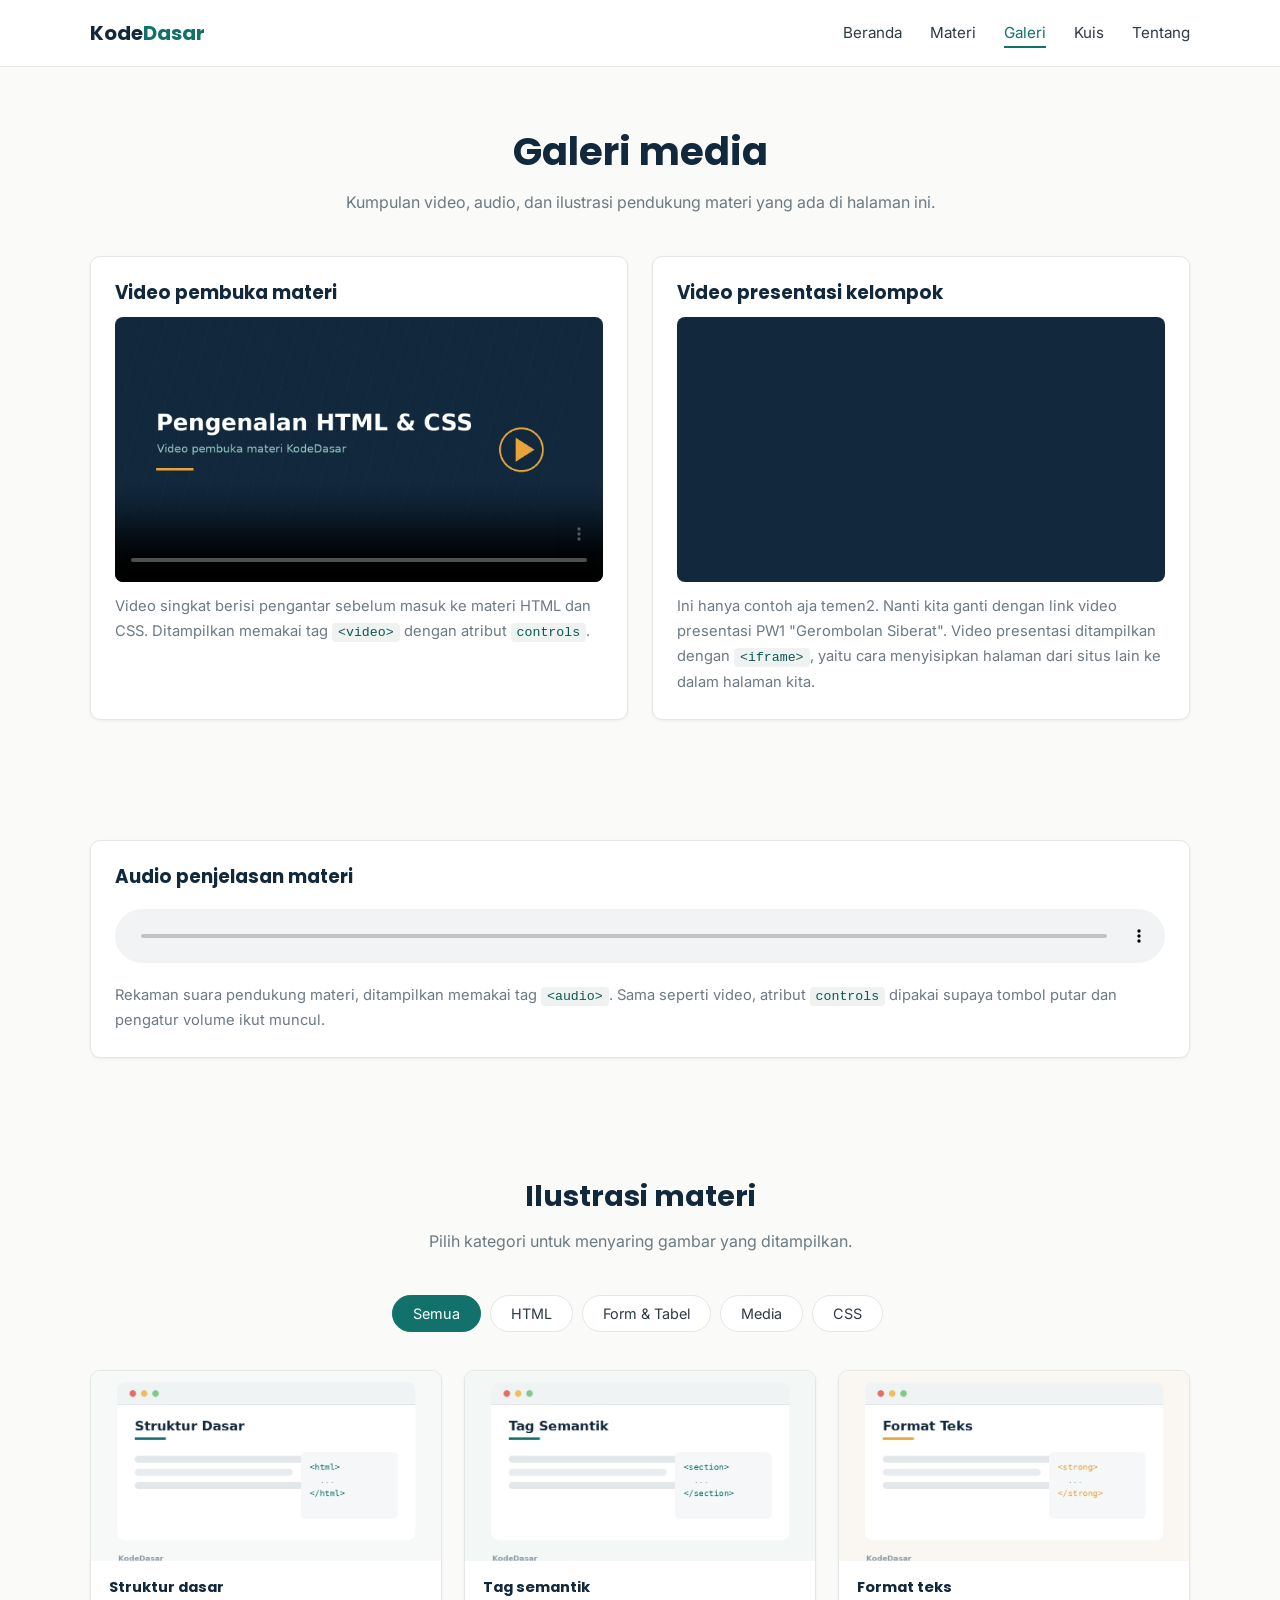
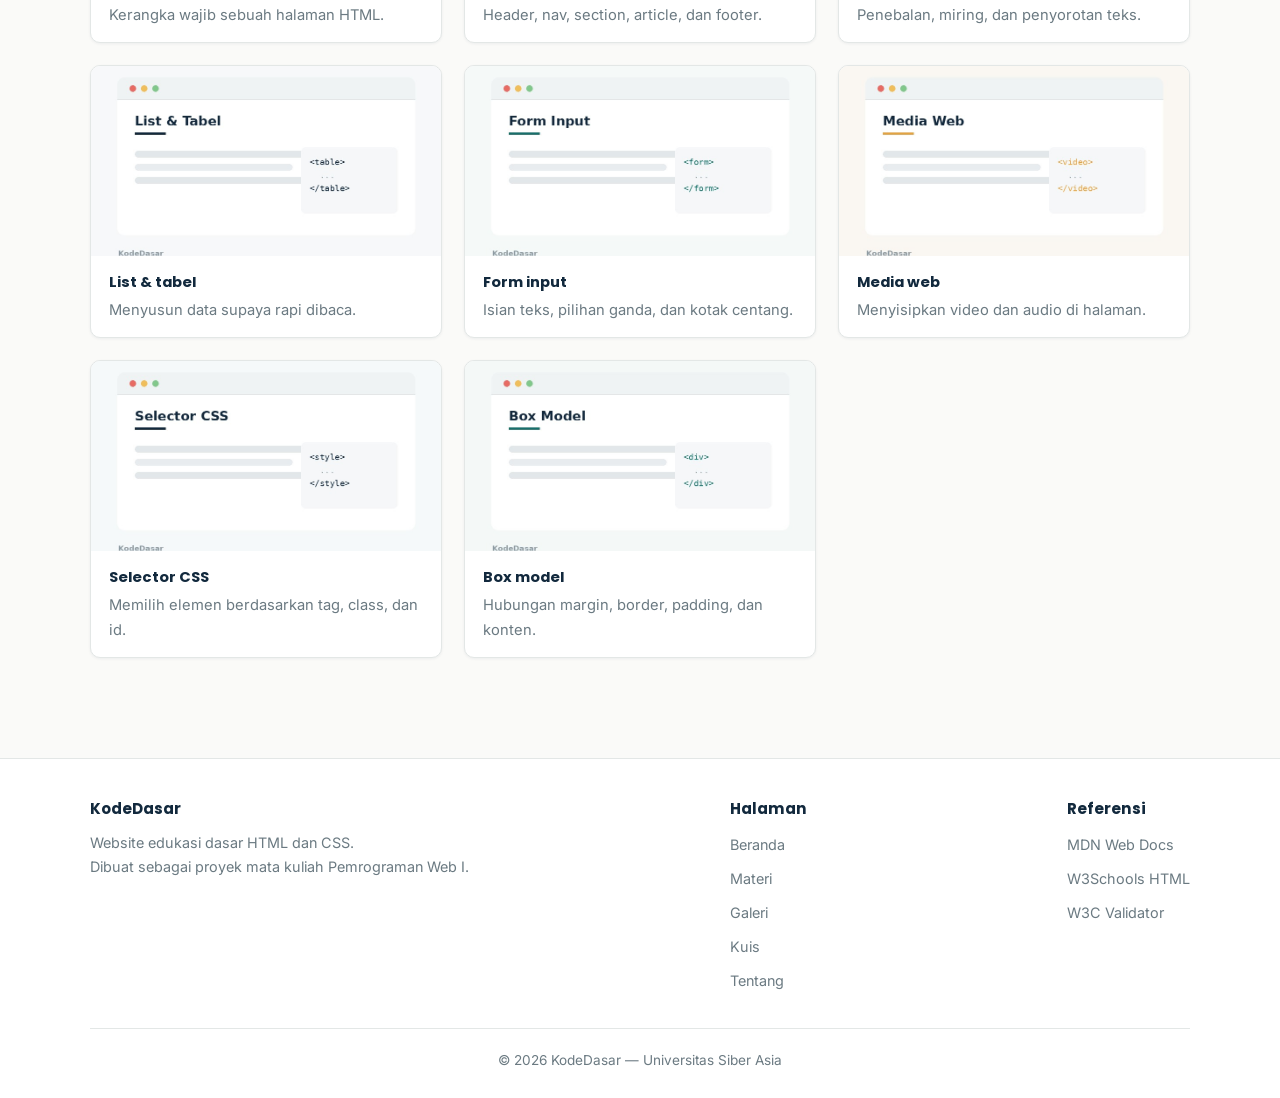
==== galeri.html @ 0af7c062 "commit awal web edukasi" ====
<!DOCTYPE html>
<html lang="id">
<head>
  <meta charset="UTF-8">
  <meta name="viewport" content="width=device-width, initial-scale=1.0">
  <meta name="description" content="Galeri video, audio, dan ilustrasi materi HTML dan CSS.">
  <title>Galeri - KodeDasar</title>
  <link rel="preconnect" href="https://fonts.googleapis.com">
  <link rel="preconnect" href="https://fonts.gstatic.com" crossorigin>
  <link href="https://fonts.googleapis.com/css2?family=Inter:wght@400;600&family=Poppins:wght@600;700&display=swap" rel="stylesheet">
  <link rel="stylesheet" href="css/style.css">
</head>
<body>

  <header>
    <div class="container header-isi">
      <a href="index.html" class="logo">Kode<span>Dasar</span></a>
      <button class="tombol-menu" id="tombolMenu">&#9776;</button>
      <nav id="menuUtama">
        <ul>
          <li><a href="index.html">Beranda</a></li>
          <li><a href="materi.html">Materi</a></li>
          <li><a href="galeri.html" class="aktif">Galeri</a></li>
          <li><a href="kuis.html">Kuis</a></li>
          <li><a href="tentang.html">Tentang</a></li>
        </ul>
      </nav>
    </div>
  </header>

  <main>

    <section>
      <div class="container">
        <div class="judul-bagian">
          <h1>Galeri media</h1>
          <p>Kumpulan video, audio, dan ilustrasi pendukung materi yang ada di halaman ini.</p>
        </div>

        <div class="dua-kolom">

          <div class="media-box">
            <h3>Video pembuka materi</h3>
            <video controls poster="img/poster-video.jpg" preload="metadata">
              <source src="media/intro-html.mp4" type="video/mp4">
              Browser yang kamu gunakan belum mendukung pemutar video.
            </video>
            <p>
              Video singkat berisi pengantar sebelum masuk ke materi HTML dan CSS.
              Ditampilkan memakai tag <code>&lt;video&gt;</code> dengan atribut <code>controls</code>.
            </p>
          </div>

          <div class="media-box">
            <h3>Video presentasi kelompok</h3>
            <!-- link video youtube -->
            <iframe src="https://www.youtube.com/embed/azY_k8tyu6Y"
                    title="Video presentasi kelompok KodeDasar"
                    allowfullscreen></iframe>
            <p>
              Ini hanya contoh aja temen2. Nanti kita ganti dengan link video presentasi PW1 "Gerombolan Siberat". Video presentasi ditampilkan dengan <code>&lt;iframe&gt;</code>, yaitu cara menyisipkan
              halaman dari situs lain ke dalam halaman kita.
            </p>
          </div>

        </div>
      </div>
    </section>

    <section>
      <div class="container">
        <div class="media-box">
          <h3>Audio penjelasan materi</h3>
          <audio controls preload="metadata">
            <source src="media/backsound.mp3" type="audio/mpeg">
            Browser yang kamu gunakan belum mendukung pemutar audio.
          </audio>
          <p>
            Rekaman suara pendukung materi, ditampilkan memakai tag <code>&lt;audio&gt;</code>.
            Sama seperti video, atribut <code>controls</code> dipakai supaya tombol putar
            dan pengatur volume ikut muncul.
          </p>
        </div>
      </div>
    </section>

    <section>
      <div class="container">
        <div class="judul-bagian">
          <h2>Ilustrasi materi</h2>
          <p>Pilih kategori untuk menyaring gambar yang ditampilkan.</p>
        </div>

        <!-- Tombol filter, dijalankan oleh galeri.js -->
        <div class="filter-galeri" id="filterGaleri">
          <button class="aktif" data-filter="semua">Semua</button>
          <button data-filter="html">HTML</button>
          <button data-filter="form">Form &amp; Tabel</button>
          <button data-filter="media">Media</button>
          <button data-filter="css">CSS</button>
        </div>

        <div class="galeri" id="galeri">

          <figure class="item-galeri" data-kategori="html">
            <img src="img/galeri-struktur.jpg" alt="Ilustrasi struktur dasar dokumen HTML">
            <figcaption>
              <strong>Struktur dasar</strong>
              Kerangka wajib sebuah halaman HTML.
            </figcaption>
          </figure>

          <figure class="item-galeri" data-kategori="html">
            <img src="img/galeri-semantik.jpg" alt="Ilustrasi penggunaan tag semantik">
            <figcaption>
              <strong>Tag semantik</strong>
              Header, nav, section, article, dan footer.
            </figcaption>
          </figure>

          <figure class="item-galeri" data-kategori="html">
            <img src="img/galeri-teks.jpg" alt="Ilustrasi pemformatan teks pada HTML">
            <figcaption>
              <strong>Format teks</strong>
              Penebalan, miring, dan penyorotan teks.
            </figcaption>
          </figure>

          <figure class="item-galeri" data-kategori="form">
            <img src="img/galeri-list.jpg" alt="Ilustrasi list dan tabel pada HTML">
            <figcaption>
              <strong>List &amp; tabel</strong>
              Menyusun data supaya rapi dibaca.
            </figcaption>
          </figure>

          <figure class="item-galeri" data-kategori="form">
            <img src="img/galeri-form.jpg" alt="Ilustrasi form dan input pada HTML">
            <figcaption>
              <strong>Form input</strong>
              Isian teks, pilihan ganda, dan kotak centang.
            </figcaption>
          </figure>

          <figure class="item-galeri" data-kategori="media">
            <img src="img/galeri-media.jpg" alt="Ilustrasi penyisipan media pada HTML">
            <figcaption>
              <strong>Media web</strong>
              Menyisipkan video dan audio di halaman.
            </figcaption>
          </figure>

          <figure class="item-galeri" data-kategori="css">
            <img src="img/galeri-selector.jpg" alt="Ilustrasi selector pada CSS">
            <figcaption>
              <strong>Selector CSS</strong>
              Memilih elemen berdasarkan tag, class, dan id.
            </figcaption>
          </figure>

          <figure class="item-galeri" data-kategori="css">
            <img src="img/galeri-boxmodel.jpg" alt="Ilustrasi box model pada CSS">
            <figcaption>
              <strong>Box model</strong>
              Hubungan margin, border, padding, dan konten.
            </figcaption>
          </figure>

        </div>
      </div>
    </section>

  </main>

  <footer>
    <div class="container">
      <div class="footer-isi">
        <div class="footer-kolom">
          <h4>KodeDasar</h4>
          <p>Website edukasi dasar HTML dan CSS.<br>Dibuat sebagai proyek mata kuliah Pemrograman Web I.</p>
        </div>
        <div class="footer-kolom">
          <h4>Halaman</h4>
          <ul>
            <li><a href="index.html">Beranda</a></li>
            <li><a href="materi.html">Materi</a></li>
            <li><a href="galeri.html">Galeri</a></li>
            <li><a href="kuis.html">Kuis</a></li>
            <li><a href="tentang.html">Tentang</a></li>
          </ul>
        </div>
        <div class="footer-kolom">
          <h4>Referensi</h4>
          <ul>
            <li><a href="https://developer.mozilla.org/id/docs/Web/HTML" target="_blank">MDN Web Docs</a></li>
            <li><a href="https://www.w3schools.com/html/" target="_blank">W3Schools HTML</a></li>
            <li><a href="https://validator.w3.org/" target="_blank">W3C Validator</a></li>
          </ul>
        </div>
      </div>
      <p class="hak-cipta">&copy; <span id="tahun">2026</span> KodeDasar &mdash; Universitas Siber Asia</p>
    </div>
  </footer>

  <script src="js/main.js"></script>
  <script src="js/galeri.js"></script>
</body>
</html>
---- css/style.css ----
:root {
  --navy: #12293d;
  --teal: #12726b;
  --teal-gelap: #0d5751;
  --amber: #e8a33d;
  --teks: #2e3b42;
  --abu: #6b7a82;
  --garis: #e3e7e6;
  --bg: #fafaf8;
  --putih: #ffffff;
  --radius: 10px;
  --shadow: 0 1px 3px rgba(18, 41, 61, 0.06);
}

* {
  margin: 0;
  padding: 0;
  box-sizing: border-box;
}

body {
  font-family: "Inter", Arial, sans-serif;
  font-size: 16px;
  line-height: 1.7;
  color: var(--teks);
  background-color: var(--bg);
}

h1, h2, h3, h4 {
  font-family: "Poppins", Arial, sans-serif;
  color: var(--navy);
  line-height: 1.3;
}

h1 { font-size: 2.4rem; }
h2 { font-size: 1.8rem; }
h3 { font-size: 1.15rem; }

a {
  color: var(--teal);
  text-decoration: none;
}

a:hover {
  text-decoration: underline;
}

img {
  max-width: 100%;
  display: block;
}

code {
  font-family: "Consolas", "Courier New", monospace;
  background-color: #eef2f1;
  color: var(--teal-gelap);
  padding: 2px 6px;
  border-radius: 4px;
  font-size: 0.9em;
}

mark {
  background-color: #fdf0d9;
  padding: 0 3px;
}

.container {
  width: 90%;
  max-width: 1100px;
  margin: 0 auto;
}

header {
  background-color: var(--putih);
  border-bottom: 1px solid var(--garis);
  position: sticky;
  top: 0;
  z-index: 10;
}

.header-isi {
  display: flex;
  justify-content: space-between;
  align-items: center;
  padding: 16px 0;
}

.logo {
  font-family: "Poppins", Arial, sans-serif;
  font-size: 1.25rem;
  font-weight: 700;
  color: var(--navy);
}

.logo:hover {
  text-decoration: none;
}

.logo span {
  color: var(--teal);
}

nav ul {
  list-style: none;
  display: flex;
  gap: 28px;
}

nav a {
  color: var(--teks);
  font-size: 0.95rem;
  padding-bottom: 4px;
}

nav a:hover {
  color: var(--teal);
  text-decoration: none;
}

nav a.aktif {
  color: var(--teal);
  border-bottom: 2px solid var(--teal);
}

/* tombol ini cuma muncul di layar kecil */
.tombol-menu {
  display: none;
  background: none;
  border: 1px solid var(--garis);
  border-radius: 6px;
  padding: 6px 10px;
  font-size: 1.2rem;
  cursor: pointer;
  color: var(--navy);
}

.hero {
  padding: 70px 0;
}

.hero-isi {
  display: flex;
  align-items: center;
  gap: 50px;
}

.hero-teks {
  flex: 1;
}

.hero-gambar {
  flex: 1;
}

.hero-gambar img {
  border-radius: var(--radius);
  border: 1px solid var(--garis);
}

.label {
  display: inline-block;
  background-color: #e7f1f0;
  color: var(--teal-gelap);
  font-size: 0.8rem;
  font-weight: 600;
  padding: 5px 12px;
  border-radius: 20px;
  margin-bottom: 18px;
}

.hero p {
  color: var(--abu);
  font-size: 1.05rem;
  margin: 18px 0 28px;
}

.tombol {
  display: inline-block;
  background-color: var(--teal);
  color: var(--putih);
  padding: 12px 26px;
  border-radius: var(--radius);
  font-weight: 600;
  font-size: 0.95rem;
  border: none;
  cursor: pointer;
  font-family: "Inter", Arial, sans-serif;
  transition: background-color 0.2s;
}

.tombol:hover {
  background-color: var(--teal-gelap);
  text-decoration: none;
}

.tombol-garis {
  background-color: transparent;
  color: var(--teal);
  border: 1px solid var(--teal);
  margin-left: 10px;
}

.tombol-garis:hover {
  background-color: #e7f1f0;
  color: var(--teal-gelap);
}

section {
  padding: 60px 0;
}

.judul-bagian {
  text-align: center;
  max-width: 620px;
  margin: 0 auto 40px;
}

.judul-bagian p {
  color: var(--abu);
  margin-top: 12px;
}

.grid-kartu {
  display: grid;
  grid-template-columns: repeat(3, 1fr);
  gap: 24px;
}

.kartu {
  background-color: var(--putih);
  border: 1px solid var(--garis);
  border-radius: var(--radius);
  padding: 26px;
  box-shadow: var(--shadow);
}

.kartu h3 {
  margin-bottom: 10px;
}

.kartu p {
  color: var(--abu);
  font-size: 0.95rem;
}

.nomor {
  display: inline-block;
  width: 36px;
  height: 36px;
  line-height: 36px;
  text-align: center;
  background-color: #e7f1f0;
  color: var(--teal-gelap);
  border-radius: 50%;
  font-weight: 700;
  margin-bottom: 14px;
}

.alur {
  background-color: var(--putih);
  border: 1px solid var(--garis);
  border-radius: var(--radius);
  padding: 34px 40px;
}

.alur ol {
  margin-left: 20px;
}

.alur li {
  margin-bottom: 14px;
  padding-left: 6px;
}

.alur li strong {
  color: var(--navy);
}

.bungkus-tabel {
  overflow-x: auto;
  border: 1px solid var(--garis);
  border-radius: var(--radius);
  background-color: var(--putih);
}

table {
  width: 100%;
  border-collapse: collapse;
  font-size: 0.95rem;
}

th, td {
  padding: 14px 18px;
  text-align: left;
  border-bottom: 1px solid var(--garis);
}

th {
  background-color: #f4f7f6;
  color: var(--navy);
  font-weight: 600;
}

tbody tr:last-child td {
  border-bottom: none;
}

tbody tr:hover {
  background-color: #fafcfb;
}

caption {
  caption-side: bottom;
  padding: 12px;
  color: var(--abu);
  font-size: 0.85rem;
  text-align: left;
}

.kotak-cari {
  display: flex;
  gap: 10px;
  max-width: 480px;
  margin: 0 auto 36px;
}

.kotak-cari input {
  flex: 1;
  padding: 12px 16px;
  border: 1px solid var(--garis);
  border-radius: var(--radius);
  font-family: "Inter", Arial, sans-serif;
  font-size: 0.95rem;
}

.kotak-cari input:focus {
  outline: 2px solid var(--teal);
  border-color: var(--teal);
}

.kartu-tag {
  background-color: var(--putih);
  border: 1px solid var(--garis);
  border-radius: var(--radius);
  padding: 22px 24px;
  margin-bottom: 18px;
  box-shadow: var(--shadow);
}

.kartu-tag h3 {
  font-family: "Consolas", "Courier New", monospace;
  color: var(--teal-gelap);
  font-size: 1.05rem;
}

.kartu-tag p {
  color: var(--abu);
  font-size: 0.95rem;
  margin: 8px 0 14px;
}

.kategori {
  display: inline-block;
  font-size: 0.75rem;
  background-color: #f4f7f6;
  color: var(--abu);
  padding: 3px 10px;
  border-radius: 12px;
  margin-bottom: 10px;
  text-transform: uppercase;
  letter-spacing: 0.5px;
}

pre {
  background-color: var(--navy);
  color: #d7e5e3;
  padding: 16px 18px;
  border-radius: 8px;
  overflow-x: auto;
  font-family: "Consolas", "Courier New", monospace;
  font-size: 0.88rem;
  line-height: 1.6;
}

pre code {
  background: none;
  color: inherit;
  padding: 0;
}

.pesan-kosong {
  text-align: center;
  color: var(--abu);
  padding: 40px 0;
}

.media-box {
  background-color: var(--putih);
  border: 1px solid var(--garis);
  border-radius: var(--radius);
  padding: 24px;
  box-shadow: var(--shadow);
}

.media-box h3 {
  margin-bottom: 12px;
}

/* tinggi disamakan supaya video dan iframe sejajar */
.media-box video,
.media-box iframe {
  width: 100%;
  height: 265px;
  background-color: var(--navy);
  border-radius: 8px;
  border: none;
  display: block;
}

.media-box audio {
  width: 100%;
  margin-top: 8px;
}

.media-box p {
  color: var(--abu);
  font-size: 0.92rem;
  margin-top: 12px;
}

.dua-kolom {
  display: grid;
  grid-template-columns: repeat(2, 1fr);
  gap: 24px;
}

.filter-galeri {
  text-align: center;
  margin-bottom: 30px;
}

.filter-galeri button {
  background-color: var(--putih);
  border: 1px solid var(--garis);
  color: var(--teks);
  padding: 9px 20px;
  margin: 0 5px 8px 0;
  border-radius: 20px;
  cursor: pointer;
  font-family: "Inter", Arial, sans-serif;
  font-size: 0.9rem;
}

.filter-galeri button:hover {
  border-color: var(--teal);
  color: var(--teal);
}

.filter-galeri button.aktif {
  background-color: var(--teal);
  border-color: var(--teal);
  color: var(--putih);
}

.galeri {
  display: grid;
  grid-template-columns: repeat(3, 1fr);
  gap: 22px;
}

.item-galeri {
  background-color: var(--putih);
  border: 1px solid var(--garis);
  border-radius: var(--radius);
  overflow: hidden;
  box-shadow: var(--shadow);
}

.item-galeri img {
  width: 100%;
  height: 190px;
  object-fit: cover;
}

.item-galeri figcaption {
  padding: 14px 18px;
  font-size: 0.92rem;
  color: var(--abu);
}

.item-galeri figcaption strong {
  display: block;
  color: var(--navy);
  font-family: "Poppins", Arial, sans-serif;
  margin-bottom: 3px;
}

.form-box {
  background-color: var(--putih);
  border: 1px solid var(--garis);
  border-radius: var(--radius);
  padding: 32px;
  box-shadow: var(--shadow);
}

.grup-form {
  margin-bottom: 22px;
}

.grup-form label {
  display: block;
  font-weight: 600;
  font-size: 0.92rem;
  color: var(--navy);
  margin-bottom: 8px;
}

.grup-form input[type="text"],
.grup-form input[type="email"],
.grup-form select,
.grup-form textarea {
  width: 100%;
  padding: 11px 14px;
  border: 1px solid var(--garis);
  border-radius: 8px;
  font-family: "Inter", Arial, sans-serif;
  font-size: 0.95rem;
  color: var(--teks);
  background-color: var(--putih);
}

.grup-form textarea {
  resize: vertical;
  min-height: 110px;
}

.grup-form input:focus,
.grup-form select:focus,
.grup-form textarea:focus {
  outline: 2px solid var(--teal);
  border-color: var(--teal);
}

.pilihan label {
  display: block;
  font-weight: 400;
  color: var(--teks);
  margin-bottom: 9px;
  cursor: pointer;
}

.pilihan input {
  margin-right: 9px;
}

fieldset {
  border: 1px solid var(--garis);
  border-radius: var(--radius);
  padding: 22px 24px;
  margin-bottom: 22px;
}

legend {
  font-family: "Poppins", Arial, sans-serif;
  font-weight: 600;
  color: var(--navy);
  padding: 0 8px;
  font-size: 1rem;
}

.bantuan {
  font-size: 0.85rem;
  color: var(--abu);
  margin-top: 6px;
}

/* kotak hasil disembunyikan dulu, dimunculkan lewat JavaScript */
.hasil-kuis {
  display: none;
  background-color: var(--putih);
  border: 1px solid var(--garis);
  border-left: 4px solid var(--teal);
  border-radius: var(--radius);
  padding: 26px 30px;
  margin-bottom: 26px;
}

.hasil-kuis h3 {
  margin-bottom: 8px;
}

.skor {
  font-family: "Poppins", Arial, sans-serif;
  font-size: 2.6rem;
  font-weight: 700;
  color: var(--teal);
}

.hasil-kuis ul {
  margin: 16px 0 0 20px;
  font-size: 0.93rem;
  color: var(--abu);
}

.hasil-kuis li {
  margin-bottom: 6px;
}

.pesan-form {
  display: none;
  background-color: #e7f1f0;
  border-left: 4px solid var(--teal);
  border-radius: 8px;
  padding: 14px 18px;
  margin-bottom: 20px;
  font-size: 0.93rem;
  color: var(--teal-gelap);
}

.pesan-error {
  background-color: #fdeeee;
  border-left-color: #c0504d;
  color: #a33e3b;
}

.grid-anggota {
  display: grid;
  grid-template-columns: repeat(4, 1fr);
  gap: 22px;
}

.anggota {
  background-color: var(--putih);
  border: 1px solid var(--garis);
  border-radius: var(--radius);
  padding: 24px;
  text-align: center;
  box-shadow: var(--shadow);
}

.anggota img {
  width: 88px;
  height: 88px;
  border-radius: 50%;
  margin: 0 auto 14px;
}

.anggota h3 {
  font-size: 1rem;
}

.anggota .peran {
  color: var(--teal);
  font-size: 0.85rem;
  font-weight: 600;
  margin-bottom: 8px;
}

.anggota p {
  font-size: 0.88rem;
  color: var(--abu);
}

.ajakan {
  background-color: var(--navy);
  border-radius: var(--radius);
  padding: 50px 40px;
  text-align: center;
  color: var(--putih);
}

.ajakan h2 {
  color: var(--putih);
}

.ajakan p {
  color: #a9bfcf;
  margin: 14px 0 26px;
}

.ajakan .tombol {
  background-color: var(--amber);
  color: var(--navy);
}

.ajakan .tombol:hover {
  background-color: #d8942f;
}

footer {
  background-color: var(--putih);
  border-top: 1px solid var(--garis);
  padding: 40px 0 26px;
  margin-top: 40px;
}

.footer-isi {
  display: flex;
  justify-content: space-between;
  gap: 40px;
  flex-wrap: wrap;
  margin-bottom: 26px;
}

.footer-kolom h4 {
  font-size: 0.95rem;
  margin-bottom: 12px;
}

.footer-kolom ul {
  list-style: none;
}

.footer-kolom li {
  margin-bottom: 7px;
}

.footer-kolom a,
.footer-kolom p {
  font-size: 0.9rem;
  color: var(--abu);
}

.footer-kolom a:hover {
  color: var(--teal);
}

.hak-cipta {
  border-top: 1px solid var(--garis);
  padding-top: 20px;
  text-align: center;
  font-size: 0.85rem;
  color: var(--abu);
}

/* tampilan tablet */
@media (max-width: 900px) {
  .grid-kartu,
  .galeri,
  .grid-anggota {
    grid-template-columns: repeat(2, 1fr);
  }

  .hero-isi {
    flex-direction: column;
  }

  h1 { font-size: 2rem; }
}

/* tampilan handphone */
@media (max-width: 640px) {
  .tombol-menu {
    display: block;
  }

  nav {
    display: none;
    width: 100%;
  }

  nav.tampil {
    display: block;
  }

  .header-isi {
    flex-wrap: wrap;
  }

  nav ul {
    flex-direction: column;
    gap: 0;
    padding: 12px 0;
    border-top: 1px solid var(--garis);
    margin-top: 12px;
  }

  nav li {
    padding: 9px 0;
  }

  nav a.aktif {
    border-bottom: none;
    font-weight: 600;
  }

  .grid-kartu,
  .galeri,
  .grid-anggota,
  .dua-kolom {
    grid-template-columns: 1fr;
  }

  section {
    padding: 44px 0;
  }

  h1 { font-size: 1.7rem; }
  h2 { font-size: 1.45rem; }

  .form-box,
  .alur {
    padding: 22px;
  }

  .tombol-garis {
    margin-left: 0;
    margin-top: 10px;
  }

  .ajakan {
    padding: 36px 22px;
  }
}
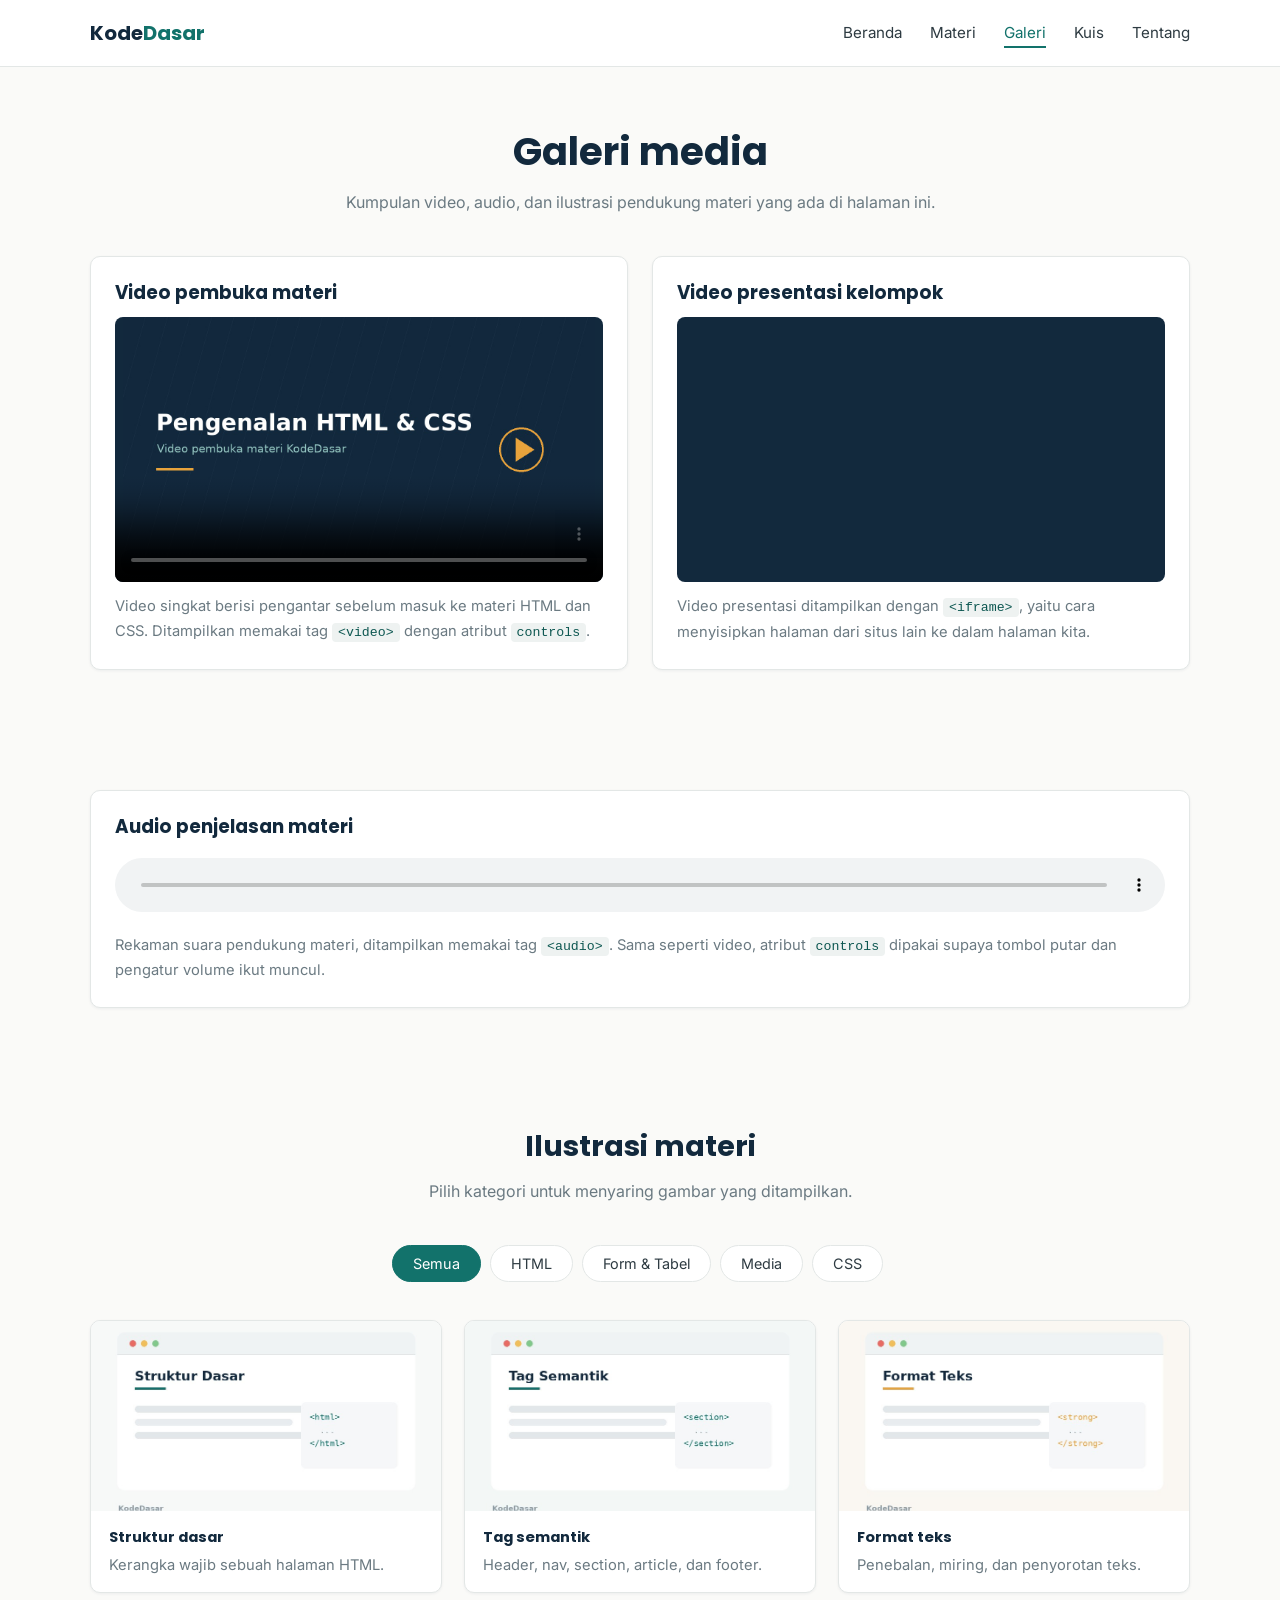
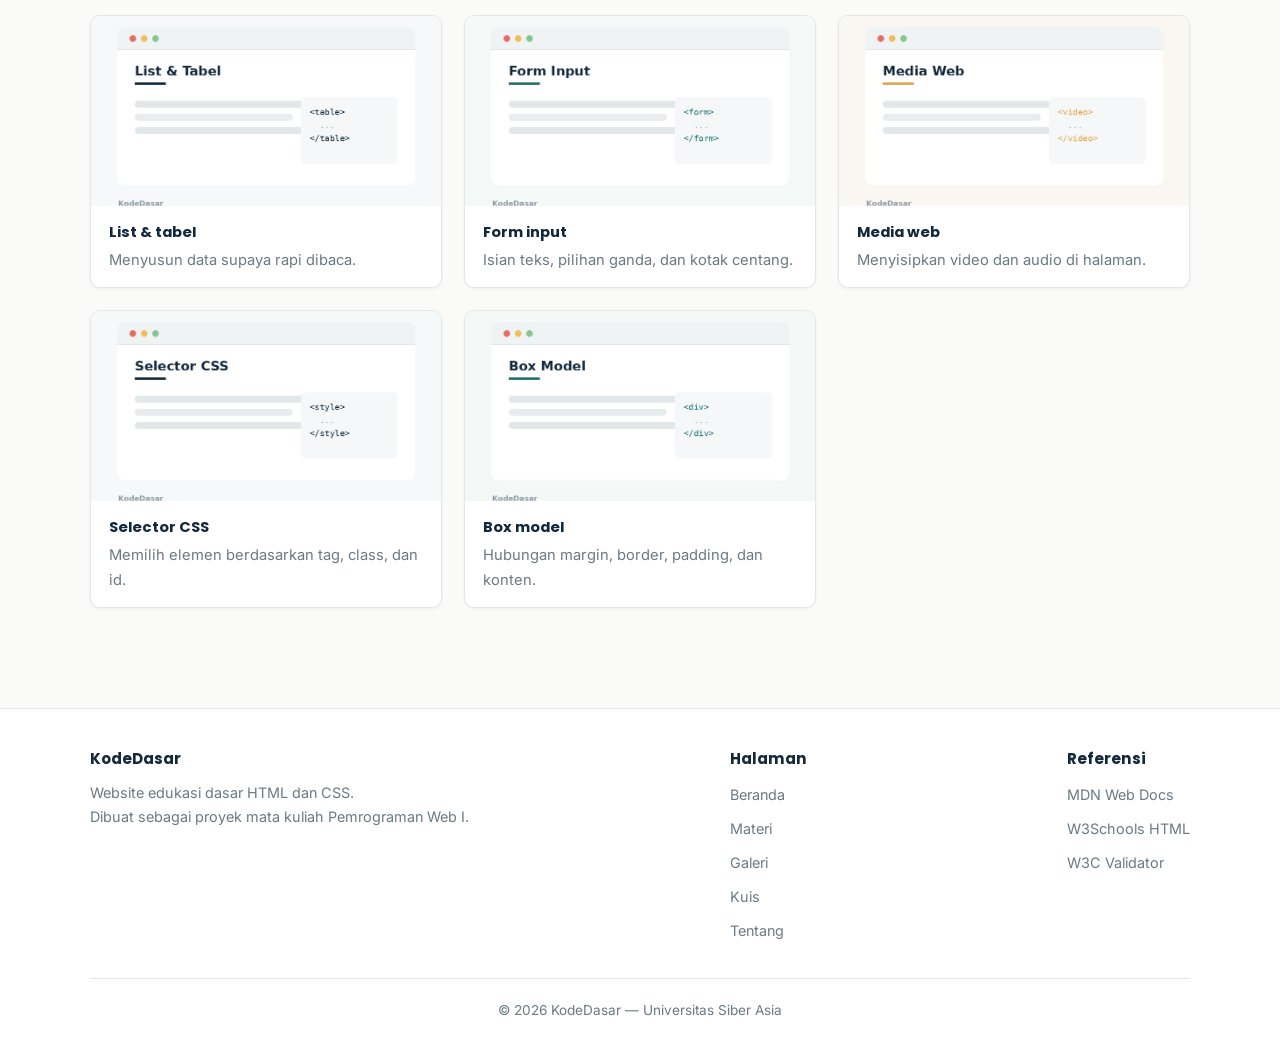
==== commit 911a5fff: "update galery" ====
--- a/galeri.html
+++ b/galeri.html
@@ -58,7 +58,7 @@
                     title="Video presentasi kelompok KodeDasar"
                     allowfullscreen></iframe>
             <p>
-              Ini hanya contoh aja temen2. Nanti kita ganti dengan link video presentasi PW1 "Gerombolan Siberat". Video presentasi ditampilkan dengan <code>&lt;iframe&gt;</code>, yaitu cara menyisipkan
+              Video presentasi ditampilkan dengan <code>&lt;iframe&gt;</code>, yaitu cara menyisipkan
               halaman dari situs lain ke dalam halaman kita.
             </p>
           </div>
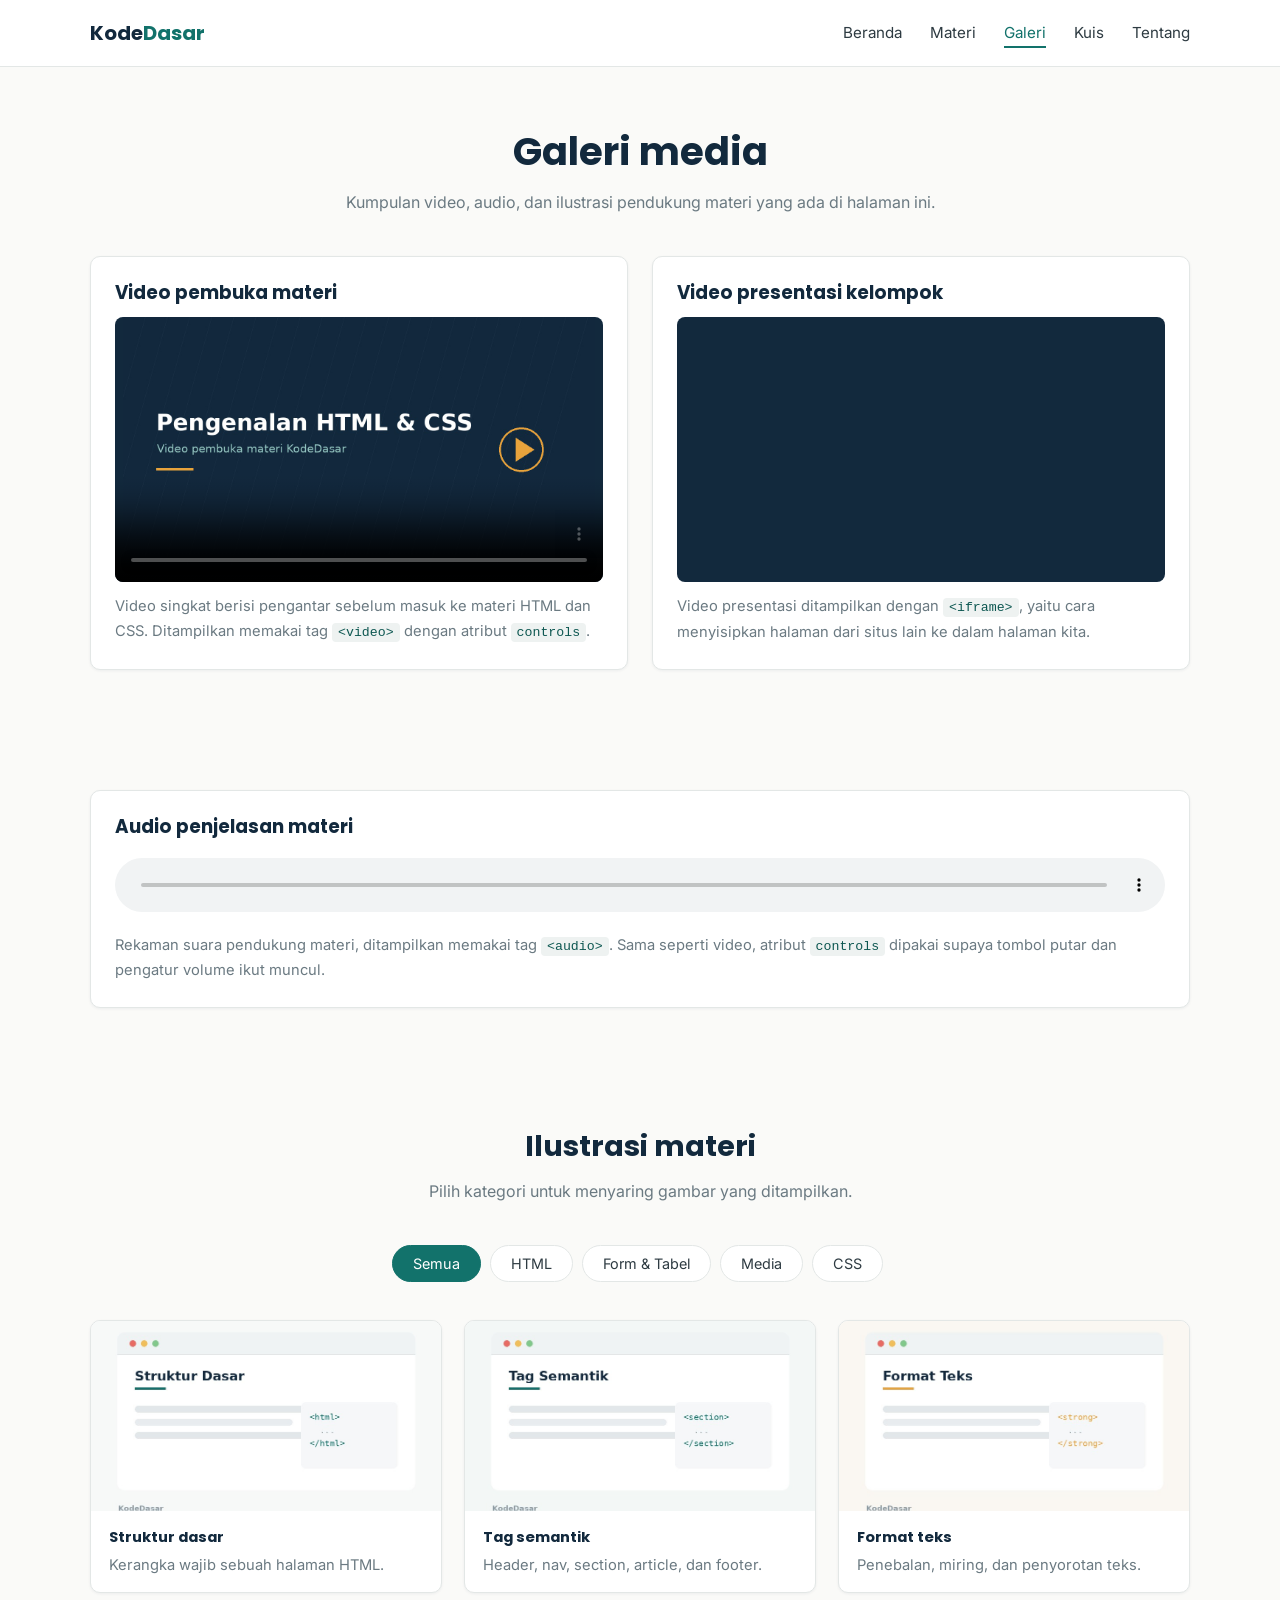
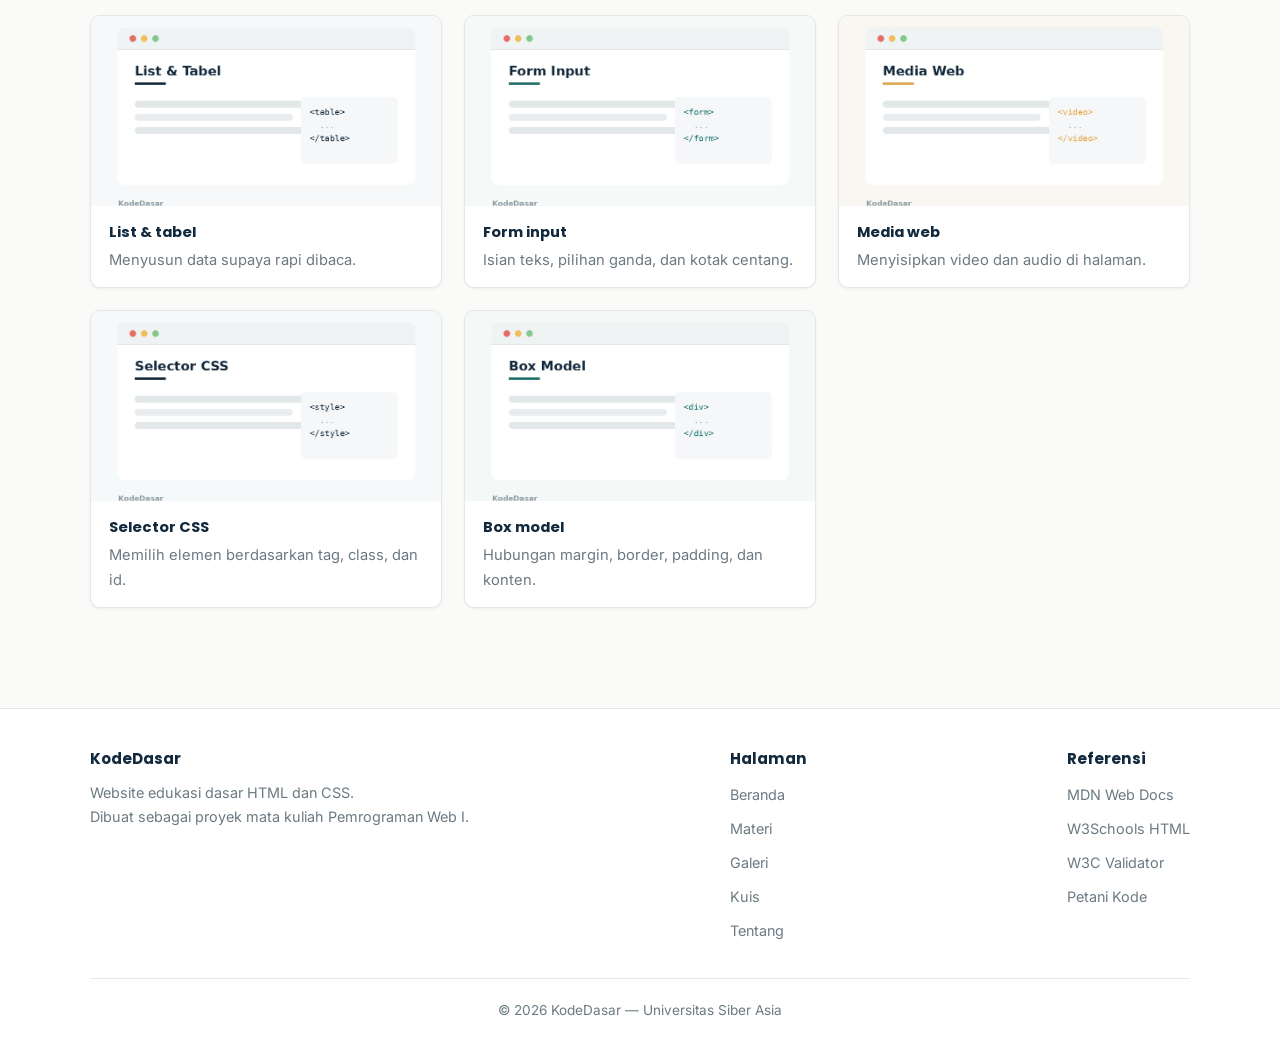
==== commit ca3bfee3: "edit referensi" ====
--- a/galeri.html
+++ b/galeri.html
@@ -195,6 +195,7 @@
             <li><a href="https://developer.mozilla.org/id/docs/Web/HTML" target="_blank">MDN Web Docs</a></li>
             <li><a href="https://www.w3schools.com/html/" target="_blank">W3Schools HTML</a></li>
             <li><a href="https://validator.w3.org/" target="_blank">W3C Validator</a></li>
+            <li><a href="https://www.petanikode.com/html-tag-elemen-atribut/" target="_blank">Petani Kode</a></li>
           </ul>
         </div>
       </div>
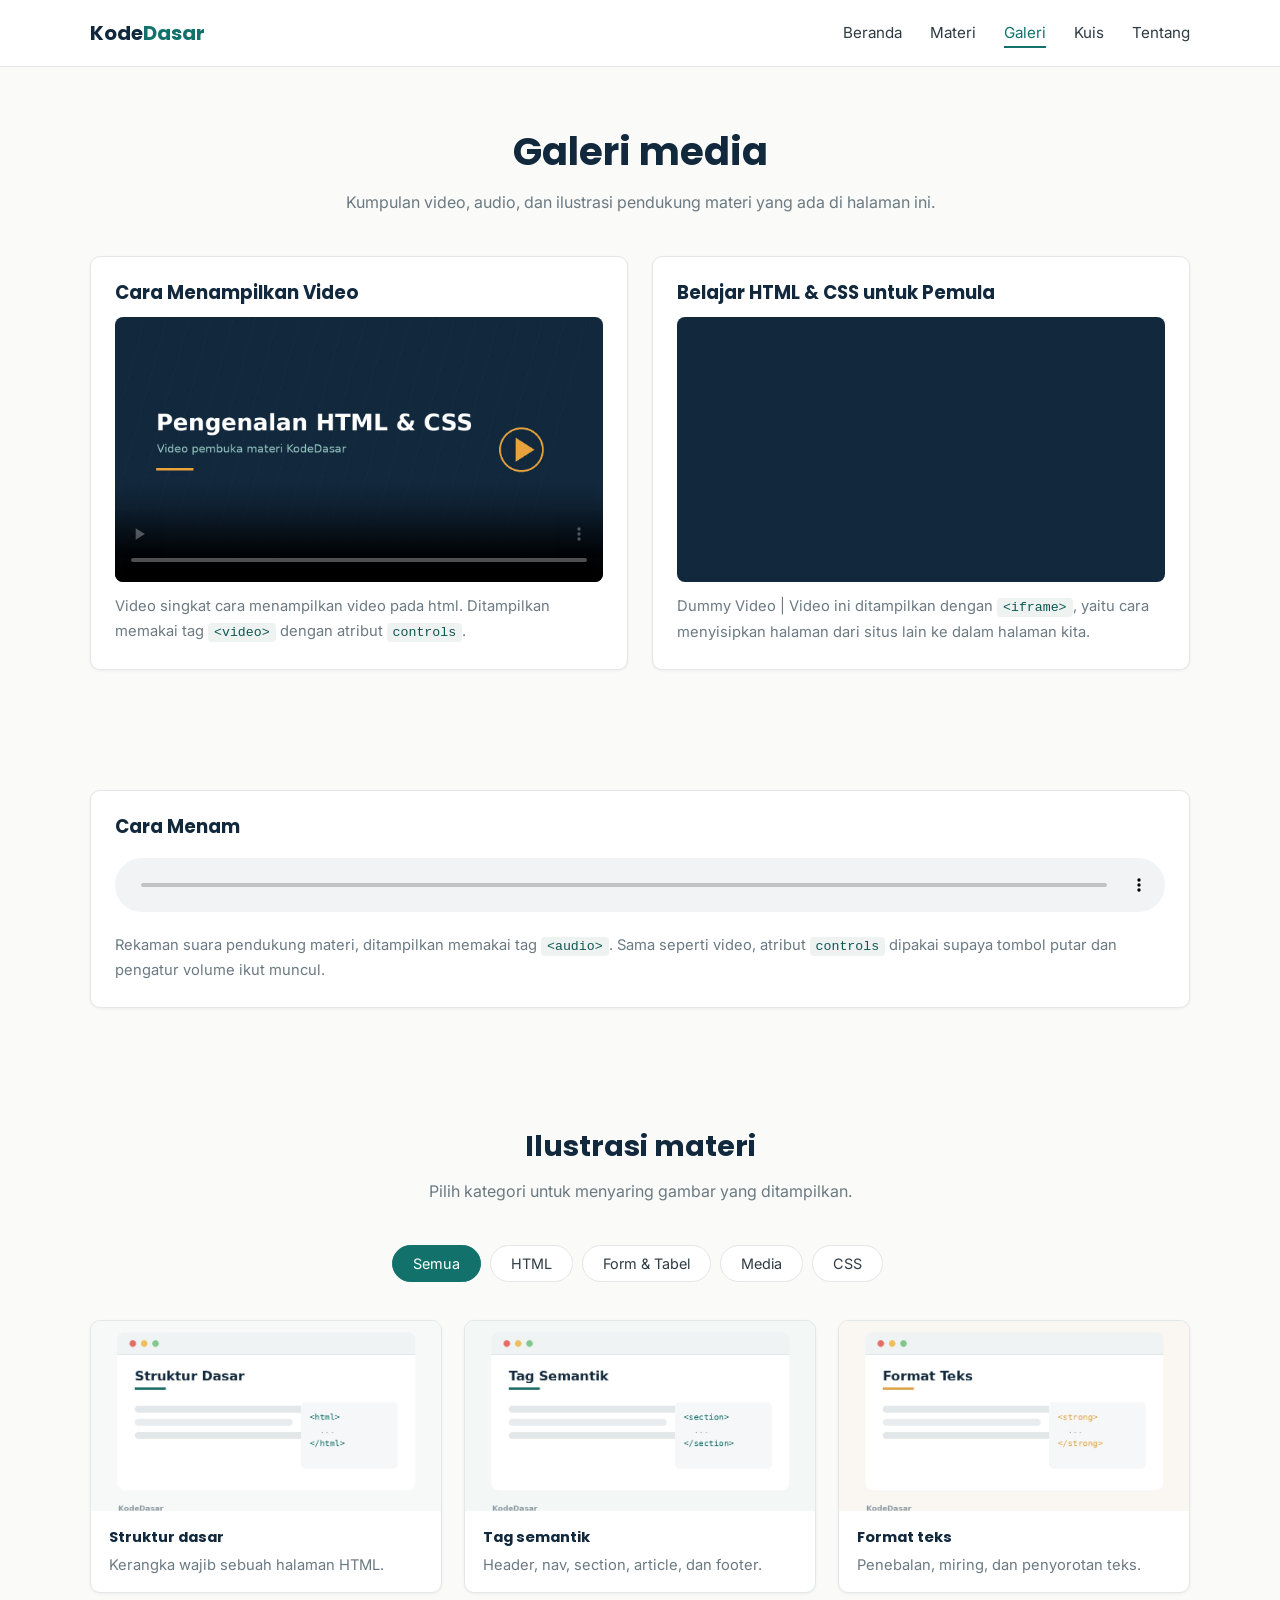
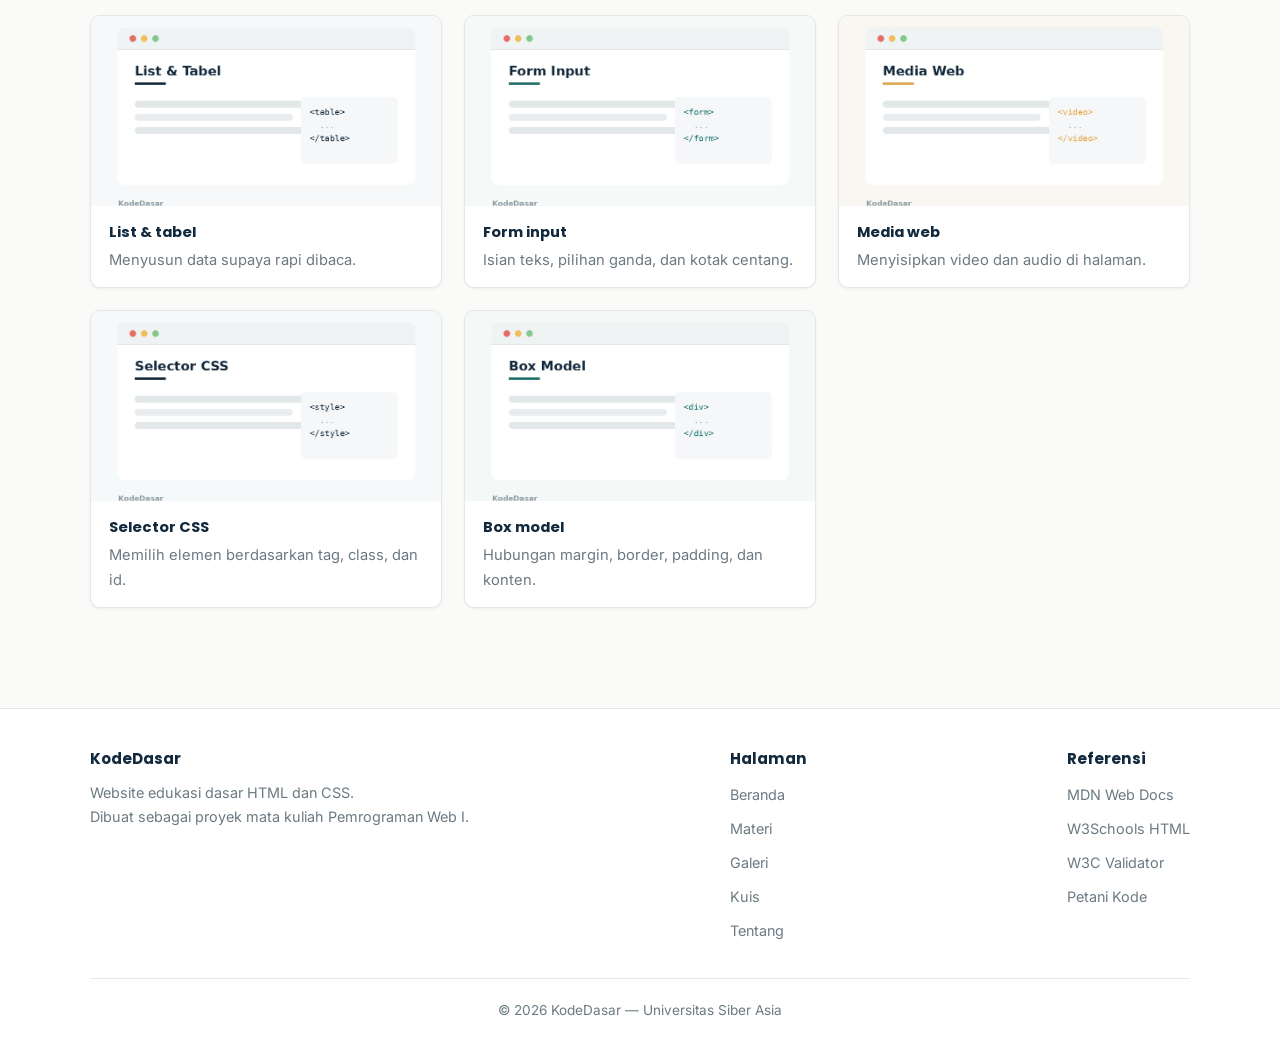
==== commit 2520d3ed: "update2 web-edukasi" ====
--- a/galeri.html
+++ b/galeri.html
@@ -40,25 +40,25 @@
         <div class="dua-kolom">
 
           <div class="media-box">
-            <h3>Video pembuka materi</h3>
+            <h3>Cara Menampilkan Video</h3>
             <video controls poster="img/poster-video.jpg" preload="metadata">
               <source src="media/intro-html.mp4" type="video/mp4">
               Browser yang kamu gunakan belum mendukung pemutar video.
             </video>
             <p>
-              Video singkat berisi pengantar sebelum masuk ke materi HTML dan CSS.
+              Video singkat cara menampilkan video pada html.
               Ditampilkan memakai tag <code>&lt;video&gt;</code> dengan atribut <code>controls</code>.
             </p>
           </div>
 
           <div class="media-box">
-            <h3>Video presentasi kelompok</h3>
-            <!-- link video youtube -->
-            <iframe src="https://www.youtube.com/embed/azY_k8tyu6Y"
+            <h3>Belajar HTML & CSS untuk Pemula</h3>
+            <!-- link youtube -->
+            <iframe src="https://www.youtube.com/embed/BvQn7zHsZhs"
                     title="Video presentasi kelompok KodeDasar"
                     allowfullscreen></iframe>
             <p>
-              Video presentasi ditampilkan dengan <code>&lt;iframe&gt;</code>, yaitu cara menyisipkan
+              Dummy Video | Video ini ditampilkan dengan <code>&lt;iframe&gt;</code>, yaitu cara menyisipkan
               halaman dari situs lain ke dalam halaman kita.
             </p>
           </div>
@@ -70,7 +70,7 @@
     <section>
       <div class="container">
         <div class="media-box">
-          <h3>Audio penjelasan materi</h3>
+          <h3>Cara Menam</h3>
           <audio controls preload="metadata">
             <source src="media/backsound.mp3" type="audio/mpeg">
             Browser yang kamu gunakan belum mendukung pemutar audio.
@@ -91,7 +91,7 @@
           <p>Pilih kategori untuk menyaring gambar yang ditampilkan.</p>
         </div>
 
-        <!-- Tombol filter, dijalankan oleh galeri.js -->
+        <!-- Tombol filter -->
         <div class="filter-galeri" id="filterGaleri">
           <button class="aktif" data-filter="semua">Semua</button>
           <button data-filter="html">HTML</button>
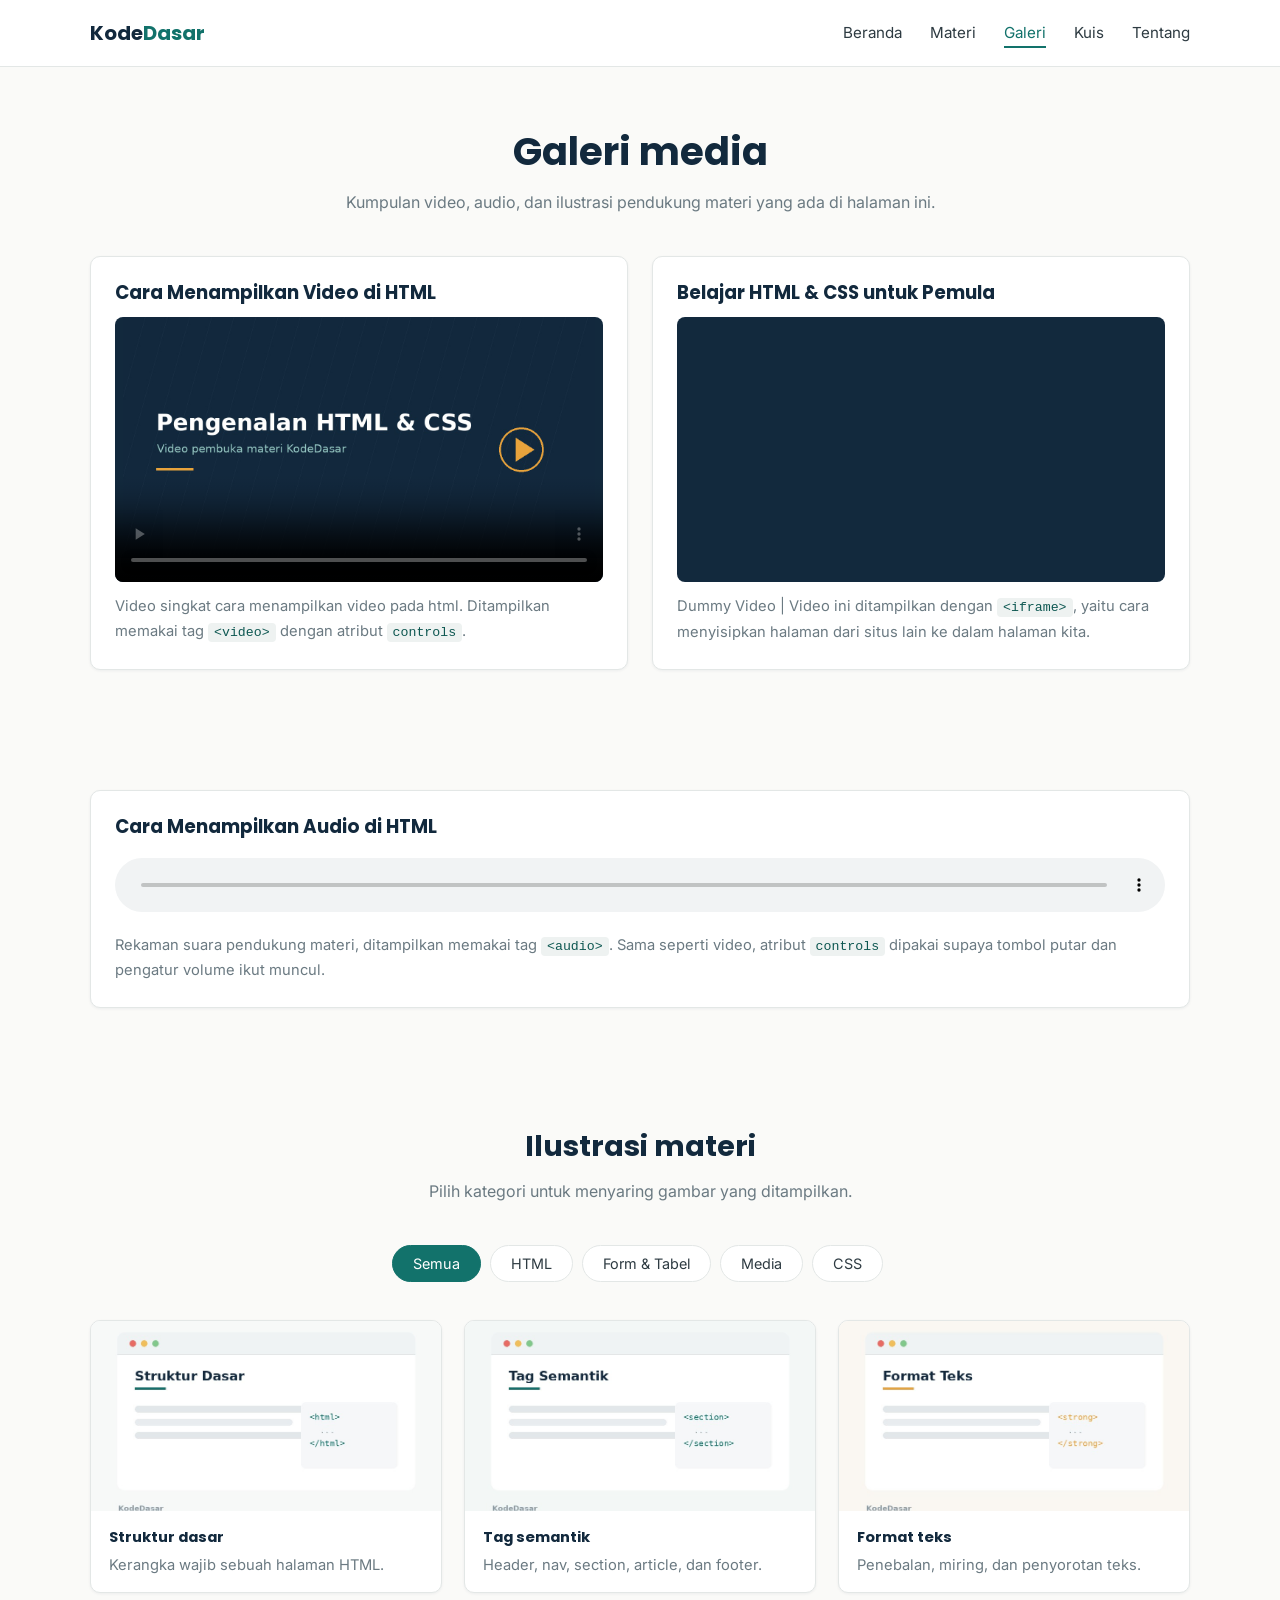
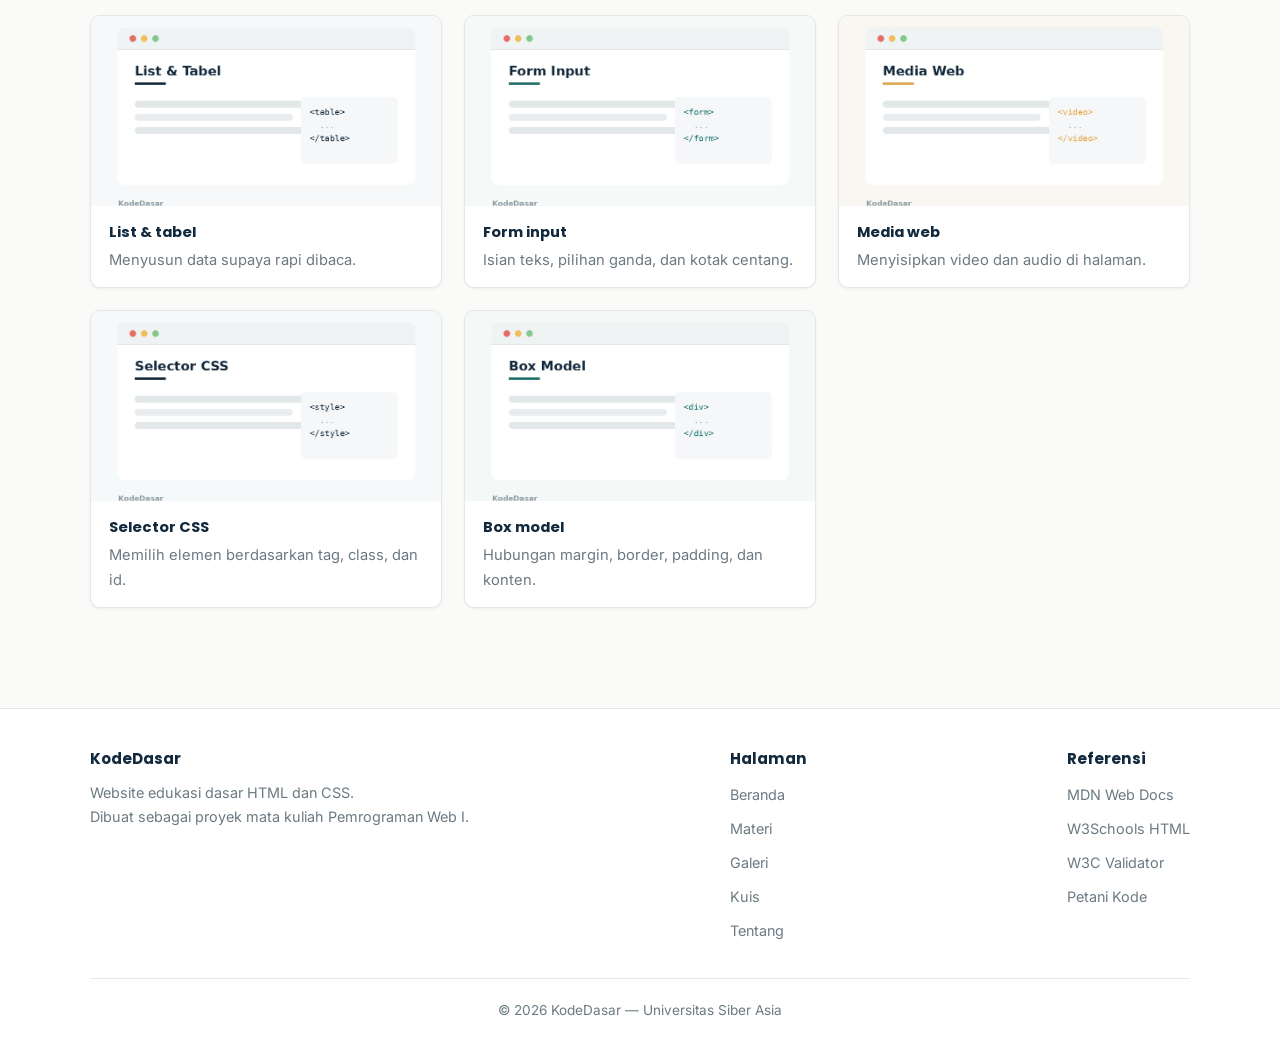
==== commit 591a23ae: "update-galeri" ====
--- a/galeri.html
+++ b/galeri.html
@@ -40,7 +40,7 @@
         <div class="dua-kolom">
 
           <div class="media-box">
-            <h3>Cara Menampilkan Video</h3>
+            <h3>Cara Menampilkan Video di HTML</h3>
             <video controls poster="img/poster-video.jpg" preload="metadata">
               <source src="media/intro-html.mp4" type="video/mp4">
               Browser yang kamu gunakan belum mendukung pemutar video.
@@ -70,7 +70,7 @@
     <section>
       <div class="container">
         <div class="media-box">
-          <h3>Cara Menam</h3>
+          <h3>Cara Menampilkan Audio di HTML</h3>
           <audio controls preload="metadata">
             <source src="media/backsound.mp3" type="audio/mpeg">
             Browser yang kamu gunakan belum mendukung pemutar audio.
